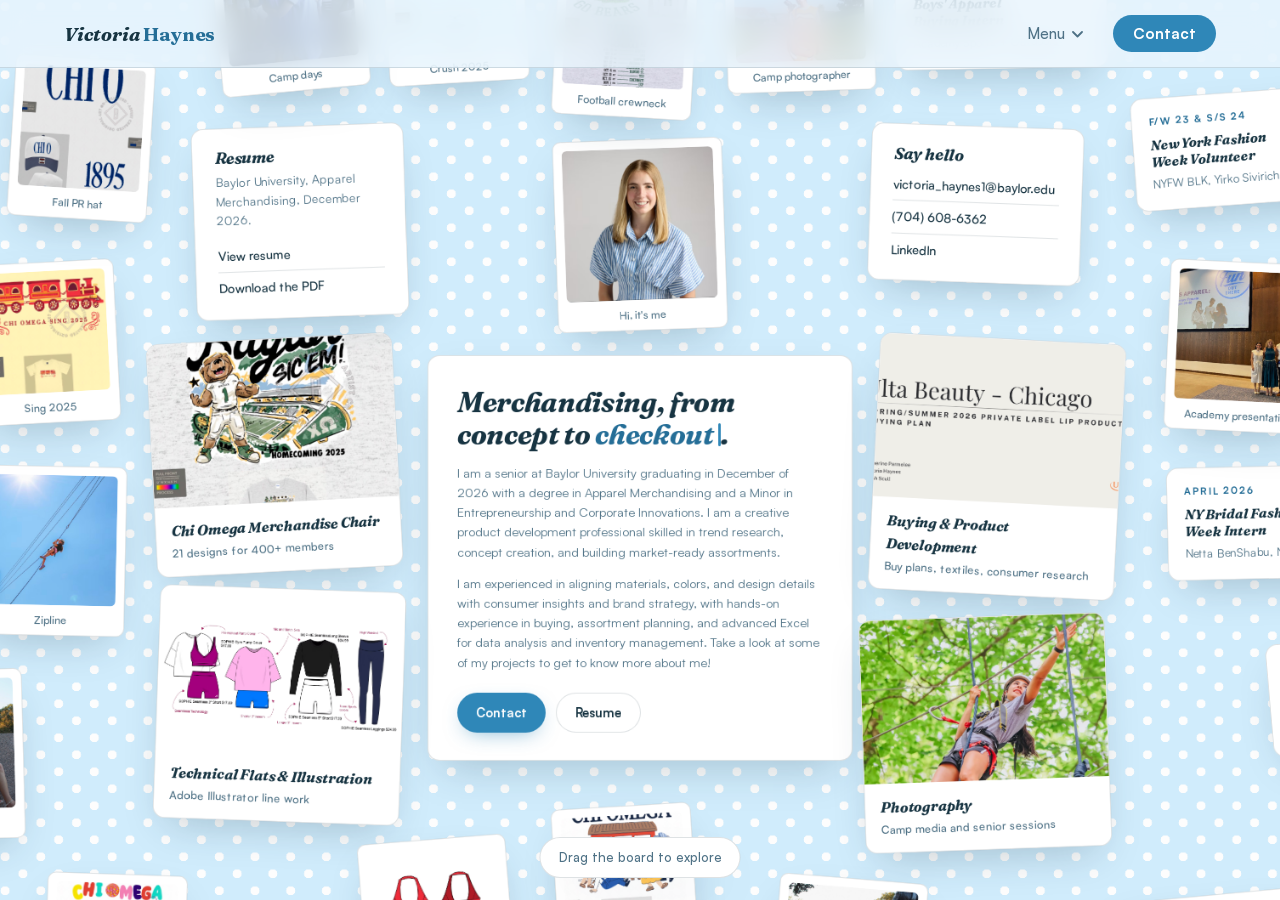
==== board/index.html @ 91f58fe3 "Make the scrolling site the main one, move the board to /board/ The normal scrolling version is what" ====
<!doctype html>
<html lang="en">
<head>
<meta charset="utf-8">
<meta name="viewport" content="width=device-width, initial-scale=1">
<title>Victoria Haynes | Apparel Merchandising Portfolio</title>
<meta name="description" content="Victoria Haynes is a Baylor University Apparel Merchandising senior with hands-on experience in buying, product development, and fashion week production.">
<link rel="icon" href="data:image/svg+xml,%3Csvg xmlns='http://www.w3.org/2000/svg' viewBox='0 0 64 64'%3E%3Ccircle cx='32' cy='32' r='32' fill='%23a13456'/%3E%3Ctext x='32' y='44' font-family='Arial' font-size='36' font-weight='bold' fill='white' text-anchor='middle'%3EV%3C/text%3E%3C/svg%3E">
<link rel="preload" href="fonts/satoshi-900-normal.woff2" as="font" type="font/woff2" crossorigin>
<link rel="preload" href="fonts/satoshi-400-normal.woff2" as="font" type="font/woff2" crossorigin>
<link rel="stylesheet" href="css/style.css">
<link rel="stylesheet" href="css/canvas.css">
</head>
<body class="cv-page">

<div class="loader" id="loader" aria-hidden="true">
  <div>
    <div class="loader-name">Victoria <em>Haynes</em></div>
    <div class="loader-bar"><span></span></div>
  </div>
</div>

<header class="nav">
  <div class="nav-inner">
    <a class="nav-brand" href="index.html">Victoria <em>Haynes</em></a>
    <button class="nav-toggle" aria-label="Open menu" aria-expanded="false">
      <svg width="22" height="16" viewBox="0 0 22 16" fill="none"><path d="M1 1h20M1 8h20M1 15h20" stroke="currentColor" stroke-width="2" stroke-linecap="round"/></svg>
    </button>
    <ul class="nav-links">
      <li class="menu-wrap">
        <button class="menu-btn" aria-haspopup="true" aria-expanded="false">Menu <svg width="11" height="7" viewBox="0 0 11 7" fill="none" aria-hidden="true"><path d="M1 1l4.5 4.5L10 1" stroke="currentColor" stroke-width="1.8" stroke-linecap="round" stroke-linejoin="round"/></svg></button>
        <div class="menu-drop" hidden>
          <a href="index.html">The board</a>
          <div class="menu-sep"></div>
          <a href="merchandise.html">Chi Omega Merchandise</a>
          <a href="buying.html">Buying &amp; Product Development</a>
          <a href="flats.html">Technical Flats &amp; Illustration</a>
          <a href="photography.html">Photography</a>
          <div class="menu-sep"></div>
          <a href="resume.html">Resume</a>
          <a href="contact.html">Contact</a>
        </div>
      </li>
      <li><a class="nav-cta" href="contact.html">Contact</a></li>
    </ul>
  </div>
</header>

<main class="cv-viewport" id="vp">
  <div class="cv-canvas" id="canvas">

    <figure class="cv-card cv-polaroid card-face" style="left:920px; top:536px; width:200px; --tilt:-2deg">
      <img src="assets/headshot.png" alt="Hi, it's me" loading="lazy" data-zoom>
      <figcaption>Hi, it's me</figcaption>
    </figure>

    <div class="cv-card card-intro" style="left:770px; top:790px;">
      <h1>Merchandising, from concept to <span class="sr-only">checkout</span><span class="type-wrap" aria-hidden="true"><span id="typed" class="em-word">checkout</span><span class="caret"></span></span>.</h1>
      <p>I am a senior at Baylor University graduating in December of 2026 with a degree in Apparel Merchandising and a Minor in Entrepreneurship and Corporate Innovations. I am a creative product development professional skilled in trend research, concept creation, and building market-ready assortments.</p>
      <p>I am experienced in aligning materials, colors, and design details with consumer insights and brand strategy, with hands-on experience in buying, assortment planning, and advanced Excel for data analysis and inventory management. Take a look at some of my projects to get to know more about me!</p>
      <div class="card-ctas">
        <a class="btn btn-primary" href="contact.html">Contact</a>
        <a class="btn btn-ghost" href="resume.html">Resume</a>
      </div>
    </div>

    <a class="cv-card cv-project" style="left:445px; top:770px; --tilt:-3deg" href="merchandise.html" data-href="merchandise.html">
      <img src="assets/merch/f01-homecoming-crewneck.jpg" alt="Chi Omega Merchandise Chair" loading="lazy" style="object-fit:cover;">
      <span class="cv-project-label">Chi Omega Merchandise Chair <em>21 designs for 400+ members</em></span>
    </a>

    <a class="cv-card cv-project" style="left:1295px; top:770px; --tilt:3deg" href="buying.html" data-href="buying.html">
      <img src="assets/buying/buyplan-01.jpg" alt="Buying &amp; Product Development" loading="lazy" style="object-fit:cover;">
      <span class="cv-project-label">Buying &amp; Product Development <em>Buy plans, textiles, consumer research</em></span>
    </a>

    <a class="cv-card cv-project" style="left:451px; top:1064px; --tilt:2deg" href="flats.html" data-href="flats.html">
      <img src="assets/flats/academy-01.png" alt="Technical Flats &amp; Illustration" loading="lazy" style="object-fit:contain;background:#fff;">
      <span class="cv-project-label">Technical Flats &amp; Illustration <em>Adobe Illustrator line work</em></span>
    </a>

    <a class="cv-card cv-project" style="left:1281px; top:1097px; --tilt:-2deg" href="photography.html" data-href="photography.html">
      <img src="assets/photo/pc-02.jpg" alt="Photography" loading="lazy" style="object-fit:cover;">
      <span class="cv-project-label">Photography <em>Camp media and senior sessions</em></span>
    </a>

    <div class="cv-card cv-note" style="left:495px; top:520px; width:250px; --tilt:-2deg">
      <h2>Resume</h2>
      <p>Baylor University, Apparel Merchandising, December 2026.</p>
      <a class="cv-link" href="resume.html">View resume</a>
      <a class="cv-link" href="assets/victoria-haynes-resume.pdf" download>Download the PDF</a>
    </div>

    <div class="cv-card cv-note" style="left:1290px; top:520px; width:250px; --tilt:2deg">
      <h2>Say hello</h2>
      <a class="cv-link" href="mailto:victoria_haynes1@baylor.edu">victoria_haynes1@baylor.edu</a>
      <a class="cv-link" href="tel:+17046086362">(704) 608-6362</a>
      <a class="cv-link" href="https://www.linkedin.com/in/victoriahaynes-victoriahaynes/" target="_blank" rel="noopener">LinkedIn</a>
    </div>

    <figure class="cv-card cv-polaroid" style="left:920px; top:1320px; width:165px; --tilt:-3.5deg">
      <img src="assets/merch/f02-pigskin-tee.jpg" alt="Pigskin 2025" loading="lazy" data-zoom>
      <figcaption>Pigskin 2025</figcaption>
    </figure>

    <figure class="cv-card cv-polaroid" style="left:920px; top:1560px; width:175px; --tilt:1.1deg">
      <img src="assets/photo/pc-09.jpg" alt="On the swings" loading="lazy" data-zoom>
      <figcaption>On the swings</figcaption>
    </figure>

    <figure class="cv-card cv-polaroid" style="left:694px; top:1359px; width:175px; --tilt:-4.6deg">
      <img src="assets/flats/other-01.png" alt="Flat sketches" loading="lazy" data-zoom>
      <figcaption>Flat sketches</figcaption>
    </figure>

    <figure class="cv-card cv-polaroid" style="left:920px; top:320px; width:165px; --tilt:3.2deg">
      <img src="assets/merch/f05-football-crewneck.jpg" alt="Football crewneck" loading="lazy" data-zoom>
      <figcaption>Football crewneck</figcaption>
    </figure>

    <figure class="cv-card cv-polaroid" style="left:1177px; top:1405px; width:175px; --tilt:4.7deg">
      <img src="assets/photo/sr-04.jpg" alt="Baylor seniors" loading="lazy" data-zoom>
      <figcaption>Baylor seniors</figcaption>
    </figure>

    <figure class="cv-card cv-polaroid" style="left:1120px; top:280px; width:175px; --tilt:-1.9deg">
      <img src="assets/photo/tori-camera.jpg" alt="Camp photographer" loading="lazy" data-zoom>
      <figcaption>Camp photographer</figcaption>
    </figure>

    <figure class="cv-card cv-polaroid" style="left:720px; top:280px; width:165px; --tilt:-3.5deg">
      <img src="assets/merch/f12-crush-tee.jpg" alt="Crush 2025" loading="lazy" data-zoom>
      <figcaption>Crush 2025</figcaption>
    </figure>

    <div class="cv-card cv-job" style="left:1640px; top:920px; --tilt:-1.3deg">
      <span class="cv-when">April 2026</span>
      <h3>NY Bridal Fashion Week Intern</h3>
      <p>Netta BenShabu, New York City</p>
    </div>

    <figure class="cv-card cv-polaroid" style="left:240px; top:920px; width:175px; --tilt:1.2deg">
      <img src="assets/photo/pc-01.jpg" alt="Zipline" loading="lazy" data-zoom>
      <figcaption>Zipline</figcaption>
    </figure>

    <figure class="cv-card cv-polaroid" style="left:240px; top:680px; width:165px; --tilt:-3.0deg">
      <img src="assets/merch/s02-sing-tee.jpg" alt="Sing 2025" loading="lazy" data-zoom>
      <figcaption>Sing 2025</figcaption>
    </figure>

    <figure class="cv-card cv-polaroid" style="left:1640px; top:680px; width:175px; --tilt:2.7deg">
      <img src="assets/resume/academy-presenting.jpg" alt="Academy presentation" loading="lazy" data-zoom>
      <figcaption>Academy presentation</figcaption>
    </figure>

    <div class="cv-card cv-job" style="left:1320px; top:320px; --tilt:-1.0deg">
      <span class="cv-when">June–Aug 2025</span>
      <h3>Boys' Apparel Buying Intern</h3>
      <p>Academy Sports + Outdoors</p>
    </div>

    <figure class="cv-card cv-polaroid" style="left:320px; top:1400px; width:165px; --tilt:2.0deg">
      <img src="assets/merch/s06-tacky-prom-tee.jpg" alt="Tacky Prom" loading="lazy" data-zoom>
      <figcaption>Tacky Prom</figcaption>
    </figure>

    <div class="cv-card cv-job" style="left:1566px; top:1425px; --tilt:-5.3deg">
      <span class="cv-when">2021–2022</span>
      <h3>Studio Associate</h3>
      <p>Dish-It-Out Pottery, Charlotte NC</p>
    </div>

    <figure class="cv-card cv-polaroid" style="left:520px; top:280px; width:175px; --tilt:-5.4deg">
      <img src="assets/photo/pc-13.jpg" alt="Camp days" loading="lazy" data-zoom>
      <figcaption>Camp days</figcaption>
    </figure>

    <figure class="cv-card cv-polaroid" style="left:1120px; top:1720px; width:165px; --tilt:-3.8deg">
      <img src="assets/merch/s07-intramural-jersey.jpg" alt="Intramural jersey" loading="lazy" data-zoom>
      <figcaption>Intramural jersey</figcaption>
    </figure>

    <figure class="cv-card cv-polaroid" style="left:720px; top:1720px; width:175px; --tilt:-4.4deg">
      <img src="assets/resume/greekwide-team.jpg" alt="Greekwide 2025" loading="lazy" data-zoom>
      <figcaption>Greekwide 2025</figcaption>
    </figure>

    <div class="cv-card cv-job" style="left:1600px; top:480px; --tilt:-4.2deg">
      <span class="cv-when">F/W 23 &amp; S/S 24</span>
      <h3>New York Fashion Week Volunteer</h3>
      <p>NYFW BLK, Yirko Sivirich</p>
    </div>

    <figure class="cv-card cv-polaroid" style="left:280px; top:440px; width:165px; --tilt:3.6deg">
      <img src="assets/merch/f08-fall-pr-hat.jpg" alt="Fall PR hat" loading="lazy" data-zoom>
      <figcaption>Fall PR hat</figcaption>
    </figure>

    <figure class="cv-card cv-polaroid" style="left:120px; top:1160px; width:175px; --tilt:-1.5deg">
      <img src="assets/photo/sr-01.jpg" alt="Senior sessions" loading="lazy" data-zoom>
      <figcaption>Senior sessions</figcaption>
    </figure>

    <div class="cv-card cv-job" style="left:1760px; top:1120px; --tilt:-5.0deg">
      <span class="cv-when">Summers 2022–2024</span>
      <h3>Retail Associate &amp; Media Creator</h3>
      <p>Pine Cove Camps</p>
    </div>

    <figure class="cv-card cv-polaroid" style="left:920px; top:80px; width:165px; --tilt:0.4deg">
      <img src="assets/merch/s05-moms-day-sweatshirt.jpg" alt="Mom's Day" loading="lazy" data-zoom>
      <figcaption>Mom's Day</figcaption>
    </figure>

    <figure class="cv-card cv-polaroid" style="left:920px; top:1800px; width:175px; --tilt:-0.7deg">
      <img src="assets/buying/textile-02.jpg" alt="Textile science testing" loading="lazy" data-zoom>
      <figcaption>Textile science testing</figcaption>
    </figure>

    <figure class="cv-card cv-polaroid" style="left:1320px; top:1720px; width:175px; --tilt:3.7deg">
      <img src="assets/buying/adobe-02.jpg" alt="Tordawg's brand" loading="lazy" data-zoom>
      <figcaption>Tordawg's brand</figcaption>
    </figure>

    <figure class="cv-card cv-polaroid" style="left:520px; top:1720px; width:175px; --tilt:-3.5deg">
      <img src="assets/flats/catalogue-01.png" alt="Catalogue project" loading="lazy" data-zoom>
      <figcaption>Catalogue project</figcaption>
    </figure>

    <figure class="cv-card cv-polaroid" style="left:40px; top:920px; width:175px; --tilt:-0.8deg">
      <img src="assets/resume/netta-1.jpg" alt="NYBFW backstage" loading="lazy" data-zoom>
      <figcaption>NYBFW backstage</figcaption>
    </figure>

    <figure class="cv-card cv-polaroid" style="left:1560px; top:1600px; width:175px; --tilt:-1.6deg">
      <img src="assets/buying/consumer-01.jpg" alt="Consumer profile" loading="lazy" data-zoom>
      <figcaption>Consumer profile</figcaption>
    </figure>

    <figure class="cv-card cv-polaroid" style="left:1120px; top:40px; width:175px; --tilt:-2.0deg">
      <img src="assets/photo/pc-06.jpg" alt="Pine Cove" loading="lazy" data-zoom>
      <figcaption>Pine Cove</figcaption>
    </figure>

    <figure class="cv-card cv-polaroid" style="left:720px; top:40px; width:175px; --tilt:3.8deg">
      <img src="assets/buying/sim-02.jpg" alt="Ulta buying simulation" loading="lazy" data-zoom>
      <figcaption>Ulta buying simulation</figcaption>
    </figure>

  </div>
</main>

<div class="cv-hint" aria-hidden="true">Drag the board to explore</div>

<script src="js/main.js"></script>
</body>
</html>
---- board/css/style.css ----
/* Victoria Haynes Portfolio
   Shape rule (documented): buttons + tags = pill; cards, media, inputs = 14px.
   One accent: rose. One neutral family: cool gray. Theme: auto light/dark. */

@font-face { font-family:'Satoshi'; src:url('../fonts/satoshi-300-normal.woff2') format('woff2'); font-weight:300; font-style:normal; font-display:swap; }
@font-face { font-family:'Satoshi'; src:url('../fonts/satoshi-400-normal.woff2') format('woff2'); font-weight:400; font-style:normal; font-display:swap; }
@font-face { font-family:'Satoshi'; src:url('../fonts/satoshi-400-italic.woff2') format('woff2'); font-weight:400; font-style:italic; font-display:swap; }
@font-face { font-family:'Satoshi'; src:url('../fonts/satoshi-500-normal.woff2') format('woff2'); font-weight:500; font-style:normal; font-display:swap; }
@font-face { font-family:'Satoshi'; src:url('../fonts/satoshi-500-italic.woff2') format('woff2'); font-weight:500; font-style:italic; font-display:swap; }
@font-face { font-family:'Satoshi'; src:url('../fonts/satoshi-700-normal.woff2') format('woff2'); font-weight:700; font-style:normal; font-display:swap; }
@font-face { font-family:'Satoshi'; src:url('../fonts/satoshi-700-italic.woff2') format('woff2'); font-weight:700; font-style:italic; font-display:swap; }
@font-face { font-family:'Satoshi'; src:url('../fonts/satoshi-900-normal.woff2') format('woff2'); font-weight:900; font-style:normal; font-display:swap; }
@font-face { font-family:'Fraunces'; src:url('../fonts/fraunces-700-normal.woff2') format('woff2'); font-weight:700; font-style:normal; font-display:swap; }
@font-face { font-family:'Fraunces'; src:url('../fonts/fraunces-700-italic.woff2') format('woff2'); font-weight:700; font-style:italic; font-display:swap; }
@font-face { font-family:'Fraunces'; src:url('../fonts/fraunces-900-italic.woff2') format('woff2'); font-weight:900; font-style:italic; font-display:swap; }

:root {
  --bg:#e8f5fd; --surface:#ffffff; --surface-2:#d6ebf7; --ink:#173442; --muted:#4f7286;
  --line:rgba(23,52,66,.14);
  --accent:#2f87b8;            /* buttons / fills */
  --accent-text:#256e97;       /* accent used as text on light bg */
  --accent-soft:rgba(47,135,184,.09);
  --shadow:0 20px 50px -18px rgba(23,52,66,.26);
  --r-card:14px; --r-pill:999px;
  --ease:cubic-bezier(.16,1,.3,1);
  --display:'Fraunces', Georgia, 'Times New Roman', serif;
  color-scheme:light;
}
@media (prefers-color-scheme: dark) {
  :root {
    /* the polka-dot world is a light one; keep it identical in dark mode
       rather than dropping dark cards onto a pale blue pattern */
    --bg:#e8f5fd; --surface:#ffffff; --surface-2:#d6ebf7; --ink:#173442; --muted:#4f7286;
    --line:rgba(23,52,66,.14);
    --accent:#2f87b8;
    --accent-text:#256e97;
    --accent-soft:rgba(47,135,184,.09);
    --shadow:0 20px 50px -18px rgba(23,52,66,.26);
  }
}

* { margin:0; padding:0; box-sizing:border-box; }
html { scroll-behavior:smooth; }
@media (prefers-reduced-motion: reduce) { html { scroll-behavior:auto; } }
body {
  background:var(--bg); color:var(--ink);
  font-family:'Satoshi', 'Helvetica Neue', Arial, sans-serif;
  font-size:16px; line-height:1.6;
  -webkit-font-smoothing:antialiased; text-rendering:optimizeLegibility;
}
img { max-width:100%; display:block; }
a { color:inherit; }
::selection { background:var(--accent); color:#fff; }

.wrap { max-width:1200px; margin:0 auto; padding:0 24px; }

/* ---------- Nav ---------- */
.nav {
  position:sticky; top:0; z-index:40; height:68px;
  background:color-mix(in srgb, var(--bg) 82%, transparent);
  backdrop-filter:blur(14px); -webkit-backdrop-filter:blur(14px);
  border-bottom:1px solid var(--line);
}
.nav-inner { max-width:1200px; margin:0 auto; padding:0 24px; height:68px; display:flex; align-items:center; justify-content:space-between; gap:24px; }
.nav-brand { font-family:var(--display); font-style:italic; font-weight:700; font-size:19px; letter-spacing:-.01em; text-decoration:none; white-space:nowrap; }
.nav-brand em { font-style:normal; font-weight:700; color:var(--accent-text); }
.nav-links { display:flex; align-items:center; gap:28px; list-style:none; }
.nav-links a { text-decoration:none; font-weight:500; font-size:15px; color:var(--muted); transition:color .25s var(--ease); }
.nav-links a:hover, .nav-links a[aria-current="page"] { color:var(--ink); }
.nav-links a.nav-cta {
  color:#fff; background:var(--accent); padding:9px 20px; border-radius:var(--r-pill);
  font-weight:700; transition:transform .25s var(--ease), background .25s var(--ease);
}
.nav-links a.nav-cta:hover { transform:translateY(-1px); }
.nav-links a.nav-cta:active { transform:scale(.98); }
.nav-toggle { display:none; background:none; border:0; cursor:pointer; padding:8px; color:var(--ink); }
.nav-toggle svg { display:block; }

@media (max-width: 767px) {
  .nav-links {
    display:none; position:absolute; top:68px; left:0; right:0;
    flex-direction:column; align-items:flex-start; gap:0;
    background:var(--bg); border-bottom:1px solid var(--line); padding:8px 24px 16px;
  }
  .nav-links.open { display:flex; }
  .nav-links li { width:100%; }
  .nav-links a { display:block; padding:12px 0; font-size:17px; }
  .nav-links a.nav-cta { display:inline-block; margin-top:8px; }
  .nav-toggle { display:block; }
}

/* ---------- Type ---------- */
h1,h2,h3 { font-family:var(--display); font-style:italic; font-weight:700;
  letter-spacing:-.01em; line-height:1.06; text-wrap:balance; }
h1 em, h2 em, h3 em, .em-word { font-style:normal; font-weight:700; }
.display { font-size:clamp(38px, 6vw, 70px); }
.h2 { font-size:clamp(28px, 3.9vw, 44px); margin-bottom:16px; }
.h3 { font-size:clamp(21px, 2.4vw, 27px); letter-spacing:-.02em; margin-bottom:8px; }
.lede { font-size:clamp(17px, 1.5vw, 19px); color:var(--muted); max-width:62ch; }
p { color:var(--muted); max-width:65ch; }
strong { color:var(--ink); }
.em-word { font-style:italic; font-weight:700; color:var(--accent-text); line-height:1.1; padding-bottom:.06em; display:inline-block; }
.eyebrow { font-size:11.5px; font-weight:700; letter-spacing:.16em; text-transform:uppercase; color:var(--accent-text); display:block; margin-bottom:14px; }

/* ---------- Buttons ---------- */
.btn { display:inline-flex; align-items:center; gap:8px; text-decoration:none; font-weight:700; font-size:15.5px;
  padding:13px 26px; border-radius:var(--r-pill); transition:transform .25s var(--ease), box-shadow .25s var(--ease), background .25s var(--ease); white-space:nowrap; }
.btn:active { transform:scale(.98); }
.btn-primary { background:var(--accent); color:#fff; box-shadow:0 8px 24px -10px color-mix(in srgb, var(--accent) 65%, transparent); }
.btn-primary:hover { transform:translateY(-2px); }
.btn-ghost { color:var(--ink); border:1.5px solid var(--line); background:var(--surface); }
.btn-ghost:hover { transform:translateY(-2px); border-color:var(--muted); }

/* ---------- Sections ---------- */
section { padding:96px 0; }
@media (max-width:767px) { section { padding:64px 0; } }

/* ---------- Hero (asymmetric split) ---------- */
.hero { padding:72px 0 96px; }
.hero-grid { display:grid; grid-template-columns:1.15fr .85fr; gap:64px; align-items:center; }
.hero-copy .display { font-size:clamp(38px, 4.4vw, 56px); margin-bottom:22px; }
.hero-br { display:none; }
@media (min-width:768px) { .hero-br { display:block; } }
.hero-copy .lede { margin-bottom:34px; }
.hero-ctas { display:flex; gap:14px; flex-wrap:wrap; }
.hero-photo { position:relative; justify-self:end; width:min(420px, 100%); }
.hero-photo::before {
  content:""; position:absolute; inset:auto -18px -18px auto; width:78%; height:78%;
  background:var(--accent-soft); border-radius:var(--r-card); z-index:0;
  border:1px solid color-mix(in srgb, var(--accent) 25%, transparent);
}
.hero-photo img { position:relative; z-index:1; width:100%; height:auto; border-radius:var(--r-card); box-shadow:var(--shadow); aspect-ratio:1/1.08; object-fit:cover; }
@media (max-width:900px) {
  .hero-grid { grid-template-columns:1fr; gap:44px; }
  .hero-photo { justify-self:start; }
}

/* ---------- Facts strip ---------- */
.facts { display:grid; grid-template-columns:repeat(4,1fr); gap:0; border-top:1px solid var(--line); }
.fact { padding:28px 24px 0; }
.fact + .fact { border-left:1px solid var(--line); }
.fact b { display:block; font-size:clamp(28px,3.4vw,40px); font-weight:900; letter-spacing:-.03em; }
.fact span { font-size:14px; color:var(--muted); }
@media (max-width:767px) {
  .facts { grid-template-columns:1fr 1fr; }
  .fact { padding:20px 16px 0; }
  .fact:nth-child(3) { border-left:0; }
}

/* ---------- Project bento ---------- */
.projects-head { margin-bottom:40px; max-width:62ch; }
.bento { display:grid; grid-template-columns:repeat(12,1fr); gap:20px; }
.tile { position:relative; display:flex; flex-direction:column; justify-content:flex-end; text-decoration:none;
  border-radius:var(--r-card); overflow:hidden; background:var(--surface); border:1px solid var(--line); min-height:340px;
  transition:transform .35s var(--ease), box-shadow .35s var(--ease); }
.tile:hover { transform:translateY(-4px); box-shadow:var(--shadow); }
.tile-media { position:absolute; inset:0; }
.tile-media img { width:100%; height:100%; object-fit:cover; transition:transform .6s var(--ease); }
.tile:hover .tile-media img { transform:scale(1.04); }
.tile-media::after { content:""; position:absolute; inset:0; background:linear-gradient(to top, rgba(16,14,18,.82) 0%, rgba(16,14,18,.28) 45%, rgba(16,14,18,0) 70%); }
.tile-body { position:relative; z-index:1; padding:24px; color:#fff; }
.tile-body h3 { color:#fff; margin-bottom:4px; }
.tile-body p { color:rgba(255,255,255,.82); font-size:14.5px; max-width:44ch; }
.tile-arrow { position:absolute; top:18px; right:18px; z-index:1; width:38px; height:38px; border-radius:var(--r-pill);
  background:rgba(255,255,255,.16); backdrop-filter:blur(6px); display:grid; place-items:center; color:#fff;
  transition:background .3s var(--ease), transform .3s var(--ease); }
.tile:hover .tile-arrow { background:var(--accent); transform:rotate(45deg); }
.tile-lg { grid-column:span 7; min-height:440px; }
.tile-md { grid-column:span 5; min-height:440px; }
.tile-sm { grid-column:span 6; }
.tile-collage { position:absolute; inset:0; display:grid; grid-template-columns:1fr 1fr 1fr; }
.tile-collage img { width:100%; height:100%; object-fit:cover; }
@media (max-width:900px) {
  .tile-lg, .tile-md, .tile-sm { grid-column:span 12; min-height:320px; }
}

/* ---------- Experience rows (home) ---------- */
.exp-list { display:grid; gap:14px; }
.exp-row { display:grid; grid-template-columns:150px 1fr auto; gap:20px; align-items:baseline;
  background:var(--surface); border:1px solid var(--line); border-radius:var(--r-card); padding:22px 26px;
  transition:transform .3s var(--ease), box-shadow .3s var(--ease); }
.exp-row:hover { transform:translateX(4px); box-shadow:var(--shadow); }
.exp-when { font-size:13.5px; font-weight:700; color:var(--accent-text); }
.exp-role b { display:block; font-size:17px; font-weight:700; letter-spacing:-.01em; }
.exp-role span { font-size:14.5px; color:var(--muted); }
.exp-org { font-size:14.5px; color:var(--muted); text-align:right; }
@media (max-width:767px) {
  .exp-row { grid-template-columns:1fr; gap:4px; padding:18px 20px; }
  .exp-org { text-align:left; }
}

/* ---------- Contact block ---------- */
.contact-card { background:var(--surface); border:1px solid var(--line); border-radius:var(--r-card);
  padding:clamp(36px, 6vw, 72px); display:grid; grid-template-columns:1.2fr .8fr; gap:48px; align-items:center; }
.contact-meta { display:grid; gap:18px; font-size:15.5px; }
.contact-meta a { color:var(--ink); font-weight:500; text-decoration:none; border-bottom:1.5px solid var(--line); padding-bottom:2px; transition:border-color .25s var(--ease); }
.contact-meta a:hover { border-color:var(--accent); }
.contact-meta .label { display:block; font-size:12.5px; color:var(--muted); margin-bottom:2px; }
@media (max-width:900px) { .contact-card { grid-template-columns:1fr; gap:32px; } }

/* ---------- Footer ---------- */
footer { border-top:1px solid var(--line); padding:28px 0 40px; }
.foot { display:flex; justify-content:space-between; align-items:center; gap:16px; flex-wrap:wrap; font-size:14px; color:var(--muted); }
.foot a { color:var(--muted); text-decoration:none; }
.foot a:hover { color:var(--ink); }

/* ---------- Detail pages ---------- */
.page-hero { padding:72px 0 32px; }
.page-hero .display { font-size:clamp(36px,5.5vw,64px); margin-bottom:18px; }
.back-link { display:inline-flex; align-items:center; gap:6px; font-size:14px; font-weight:700; color:var(--muted);
  text-decoration:none; margin-bottom:26px; transition:color .25s var(--ease); }
.back-link:hover { color:var(--accent-text); }

.season-h { display:flex; align-items:center; gap:18px; margin:56px 0 24px; }
.season-h h2 { font-size:clamp(22px,2.6vw,30px); white-space:nowrap; }
.season-h::after { content:""; height:1px; background:var(--line); flex:1; }

.merch-grid { display:grid; grid-template-columns:repeat(4,1fr); gap:18px; }
.merch-item { background:var(--surface); border:1px solid var(--line); border-radius:var(--r-card); overflow:hidden;
  transition:transform .3s var(--ease), box-shadow .3s var(--ease); cursor:zoom-in; }
.merch-item:hover { transform:translateY(-4px); box-shadow:var(--shadow); }
.merch-item img { aspect-ratio:4/5; width:100%; object-fit:cover; background:#fff; }
.merch-item figcaption { padding:12px 16px; font-size:13.5px; font-weight:500; color:var(--muted); }
@media (max-width:900px) { .merch-grid { grid-template-columns:repeat(2,1fr); } }
@media (max-width:480px) { .merch-grid { grid-template-columns:1fr; } }

/* project prose blocks */
.case { display:grid; grid-template-columns:1fr 1fr; gap:56px; align-items:center; padding:56px 0; border-top:1px solid var(--line); }
.case:first-of-type { border-top:0; }
.case img { border-radius:var(--r-card); box-shadow:var(--shadow); width:100%; }
.case.flip .case-media { order:2; }
.case-full { padding:56px 0; border-top:1px solid var(--line); }
.case-full .case-copy { max-width:70ch; }
.skills-tags { display:flex; flex-wrap:wrap; gap:10px; margin-top:18px; }
.skills-tags span { font-size:13.5px; font-weight:500; padding:7px 15px; border-radius:var(--r-pill);
  background:var(--accent-soft); color:var(--accent-text); border:1px solid color-mix(in srgb, var(--accent) 22%, transparent); }
@media (max-width:900px) {
  .case { grid-template-columns:1fr; gap:28px; }
  .case.flip .case-media { order:0; }
}

/* photo masonry */
.masonry { columns:3 280px; column-gap:18px; }
.masonry img { width:100%; border-radius:var(--r-card); margin-bottom:18px; cursor:zoom-in;
  transition:transform .3s var(--ease), box-shadow .3s var(--ease); }
.masonry img:hover { transform:scale(1.015); box-shadow:var(--shadow); }

/* flats grid */
.flats-grid { display:grid; grid-template-columns:repeat(12,1fr); gap:18px; margin-top:28px; }
.flats-grid figure { border-radius:var(--r-card); overflow:hidden; background:#fff; border:1px solid var(--line); cursor:zoom-in;
  transition:transform .3s var(--ease), box-shadow .3s var(--ease); }
.flats-grid figure:hover { transform:translateY(-3px); box-shadow:var(--shadow); }
.flats-grid img { width:100%; height:100%; object-fit:contain; padding:10px; }
.fg-6 { grid-column:span 6; } .fg-4 { grid-column:span 4; } .fg-3 { grid-column:span 3; } .fg-8 { grid-column:span 8; }
@media (max-width:767px) { .fg-6,.fg-4,.fg-3,.fg-8 { grid-column:span 12; } }

/* resume page */
.res-entry { display:grid; grid-template-columns:170px 1fr; gap:28px; padding:36px 0; border-top:1px solid var(--line); }
.res-entry:first-of-type { border-top:0; }
.res-when { font-size:14px; font-weight:700; color:var(--accent-text); padding-top:4px; }
.res-body h3 { margin-bottom:2px; }
.res-body .org { font-size:15px; color:var(--muted); font-weight:500; margin-bottom:12px; display:block; }
.res-body ul { list-style:none; display:grid; gap:9px; }
.res-body li { color:var(--muted); font-size:15.5px; padding-left:20px; position:relative; max-width:75ch; }
.res-body li::before { content:""; position:absolute; left:0; top:.62em; width:8px; height:2px; background:var(--accent); border-radius:2px; }
.res-photos { display:grid; grid-template-columns:repeat(3,1fr); gap:16px; margin:40px 0 8px; }
.res-photos figure { border-radius:var(--r-card); overflow:hidden; }
.res-photos img { aspect-ratio:4/3; width:100%; object-fit:cover; transition:transform .5s var(--ease); }
.res-photos figure:hover img { transform:scale(1.04); }
.res-photos figcaption { font-size:13px; color:var(--muted); padding-top:8px; }
@media (max-width:767px) {
  .res-entry { grid-template-columns:1fr; gap:6px; padding:28px 0; }
  .res-photos { grid-template-columns:1fr; }
}
.skill-cols { display:grid; grid-template-columns:repeat(3,1fr); gap:20px; margin-top:28px; }
.skill-col { background:var(--surface); border:1px solid var(--line); border-radius:var(--r-card); padding:26px; }
.skill-col h3 { font-size:16px; margin-bottom:14px; }
.skill-col ul { list-style:none; display:grid; gap:8px; }
.skill-col li { font-size:14.5px; color:var(--muted); }
@media (max-width:767px) { .skill-cols { grid-template-columns:1fr; } }

/* ---------- Lightbox ---------- */
.lightbox { position:fixed; inset:0; z-index:80; background:rgba(12,11,14,.9); display:none; place-items:center; padding:32px; cursor:zoom-out; }
.lightbox.open { display:grid; }
.lightbox img { max-width:min(1100px,94vw); max-height:88vh; width:auto; height:auto; border-radius:var(--r-card); box-shadow:0 30px 90px rgba(0,0,0,.6); }
.lightbox-close { position:fixed; top:20px; right:24px; background:rgba(255,255,255,.14); border:0; color:#fff;
  width:44px; height:44px; border-radius:var(--r-pill); font-size:20px; cursor:pointer; }

/* ---------- Reveal motion ---------- */
@media (prefers-reduced-motion: no-preference) {
  .reveal { opacity:0; transform:translateY(26px); transition:opacity .7s var(--ease), transform .7s var(--ease); }
  .reveal.in { opacity:1; transform:none; }
  .reveal-d1 { transition-delay:.08s; } .reveal-d2 { transition-delay:.16s; } .reveal-d3 { transition-delay:.24s; }
  .hero .reveal { animation:none; }
}

/* ---------- Preloader ---------- */
.loader { position:fixed; inset:0; z-index:100; background:var(--bg); display:grid; place-items:center;
  transition:opacity .5s var(--ease), visibility .5s var(--ease); }
.loader.done { opacity:0; visibility:hidden; }
.loader-name { font-family:var(--display); font-style:italic; font-weight:700; font-size:clamp(30px,4.8vw,50px); letter-spacing:-.01em;
  animation:loaderIn .9s var(--ease) both; }
.loader-name em { font-style:normal; font-weight:700; color:var(--accent-text); }
.loader-bar { width:150px; height:2px; margin:22px auto 0; background:var(--line); border-radius:2px; overflow:hidden; }
.loader-bar span { display:block; height:100%; background:var(--accent); transform-origin:left; animation:loaderBar 1.15s var(--ease) forwards; }
@keyframes loaderIn { from { opacity:0; filter:blur(8px); transform:translateY(12px); } to { opacity:1; filter:blur(0); transform:none; } }
@keyframes loaderBar { from { transform:scaleX(0); } to { transform:scaleX(1); } }
@media (prefers-reduced-motion: reduce) { .loader { display:none; } }

/* ---------- Typewriter ---------- */
.type-wrap { white-space:nowrap; }
.caret { display:inline-block; width:3px; height:.82em; margin-left:5px; background:var(--accent);
  vertical-align:-.06em; border-radius:2px; animation:caretBlink 1.1s steps(1) infinite; }
@keyframes caretBlink { 50% { opacity:0; } }
@media (prefers-reduced-motion: reduce) { .caret { animation:none; } }
.sr-only { position:absolute; width:1px; height:1px; overflow:hidden; clip:rect(0 0 0 0); white-space:nowrap; }

/* ---------- Pin board (freeform canvas) ---------- */
.pinboard-wrap { position:relative; }
.pinboard { position:relative; height:580px; border:1px solid var(--line); border-radius:var(--r-card);
  background-color:var(--surface-2);
  background-image:radial-gradient(color-mix(in srgb, var(--ink) 16%, transparent) 1.2px, transparent 1.2px);
  background-size:26px 26px; overflow:hidden; }
.pin { position:absolute; width:190px; margin:0; background:var(--surface); border:1px solid var(--line);
  border-radius:10px; padding:10px 10px 8px; box-shadow:var(--shadow); cursor:grab; user-select:none;
  -webkit-user-select:none; touch-action:none; transform:rotate(var(--tilt, 0deg));
  transition:box-shadow .25s var(--ease); }
.pin img { border-radius:6px; aspect-ratio:1/1; object-fit:cover; pointer-events:none; width:100%; }
.pin figcaption { font-size:12.5px; font-weight:500; color:var(--muted); padding-top:7px; text-align:center; }
.pin.dragging { cursor:grabbing; box-shadow:0 34px 64px -20px rgba(0,0,0,.5); }
.pin-char { width:118px; background:none; border:0; box-shadow:none; padding:0; }
.pin-char.dragging { box-shadow:none; }
.board-hint { display:inline; }
@media (max-width:767px) {
  .pinboard { height:auto; padding:20px; display:grid; grid-template-columns:1fr 1fr; gap:16px; }
  .pin { position:static; width:auto; touch-action:auto; cursor:default; }
  .pin:nth-child(odd) { --tilt:-2deg; }
  .pin:nth-child(even) { --tilt:2deg; }
  .pin-char, .board-hint { display:none; }
}

/* ---------- Characters ---------- */
.char .lid, .char .pupil { transform-box:fill-box; transform-origin:center; }
.char .lid { animation:blink 4.6s infinite; }
.char-b .lid { animation-delay:1.3s; }
@keyframes blink { 0%, 93%, 100% { transform:scaleY(1); } 95.5% { transform:scaleY(.06); } }
@media (prefers-reduced-motion: reduce) { .char .lid { animation:none; } }
.char-peek { position:absolute; top:-33px; right:56px; width:112px; pointer-events:none; z-index:2; }
@media (max-width:767px) { .char-peek { right:20px; width:88px; top:-26px; } }

/* resume hero with small preview top right */
.res-hero { display:grid; grid-template-columns:1fr 240px; gap:56px; align-items:start; }
.resume-mini { margin:0; width:240px; justify-self:end; cursor:zoom-in; }
.resume-mini img { width:100%; height:auto; border-radius:10px; border:1px solid var(--line);
  box-shadow:var(--shadow); background:#fff; transition:transform .3s var(--ease); }
.resume-mini:hover img { transform:translateY(-4px); }
.resume-mini figcaption { font-size:12.5px; color:var(--muted); padding-top:9px; text-align:center; }

/* work experience with photos on the side */
.res-cols { display:grid; grid-template-columns:1fr 300px; gap:72px; align-items:start; }
.res-side { display:grid; gap:40px; padding-top:44px; }
.res-side figure { margin:0; }
.res-side img { width:100%; aspect-ratio:4/3; object-fit:cover; border-radius:var(--r-card);
  border:1px solid var(--line); box-shadow:var(--shadow); }
.res-side figcaption { font-size:13px; color:var(--muted); padding-top:10px; }

@media (max-width:900px) {
  .res-hero { grid-template-columns:1fr; gap:36px; }
  .resume-mini { justify-self:start; width:210px; }
  .res-cols { grid-template-columns:1fr; gap:12px; }
  .res-side { grid-template-columns:1fr; padding-top:12px; }
}

/* scroll timeline (adapted from the Vertical timeline section) */
.tl { position:relative; padding-left:52px; }
.tl-rail { position:absolute; left:12px; top:8px; bottom:8px; width:2px; }
.tl-track { position:absolute; inset:0; background:var(--line); }
.tl-progress { position:absolute; top:0; left:0; width:100%; height:0; background:var(--accent); transition:height .1s linear; }
.tl-item { position:relative; }
.tl-node { position:absolute; left:-46px; top:44px; width:14px; height:14px; border-radius:50%;
  background:var(--bg); border:2px solid var(--line); z-index:2;
  transition:border-color .4s var(--ease), background .4s var(--ease), box-shadow .4s var(--ease); }
.tl-item.in .tl-node { background:var(--accent); border-color:var(--accent);
  box-shadow:0 0 0 5px color-mix(in srgb, var(--accent) 16%, transparent); }
@media (prefers-reduced-motion: no-preference) {
  .tl-item { opacity:0; transform:translateX(-20px); transition:opacity .6s var(--ease), transform .6s var(--ease); }
  .tl-item.in { opacity:1; transform:none; }
}
@media (prefers-reduced-motion: reduce) { .tl-progress { transition:none; } }
@media (max-width:767px) {
  .tl { padding-left:40px; }
  .tl-rail { left:7px; }
  .tl-node { left:-39px; top:36px; }
}

.res-side .duo { display:grid; grid-template-columns:1fr 1fr; gap:10px; }
.res-side .duo img { aspect-ratio:3/4; }
.res-side figure.tall img { aspect-ratio:3/4; }

/* ---------- corner menu dropdown ---------- */
.menu-wrap { position:relative; }
.menu-btn { display:inline-flex; align-items:center; gap:7px; font:inherit; font-weight:500; font-size:15px;
  color:var(--muted); background:none; border:0; cursor:pointer; padding:8px 2px; transition:color .25s var(--ease); }
.menu-btn:hover, .menu-btn[aria-expanded="true"] { color:var(--ink); }
.menu-btn svg { transition:transform .25s var(--ease); }
.menu-btn[aria-expanded="true"] svg { transform:rotate(180deg); }
.menu-drop { position:absolute; right:0; top:calc(100% + 12px); min-width:250px; background:var(--surface);
  border:1px solid var(--line); border-radius:14px; box-shadow:0 24px 48px -12px rgba(0,0,0,.35);
  padding:8px; z-index:60; }
.menu-drop a { display:block; padding:10px 14px; border-radius:9px; font-size:14.5px; font-weight:500;
  color:var(--ink); text-decoration:none; }
.menu-drop a:hover { background:var(--surface-2); color:var(--accent-text); }
.menu-sep { height:1px; background:var(--line); margin:7px 6px; }
@media (max-width:767px) {
  .menu-wrap { width:100%; }
  .menu-btn { padding:8px 0; }
  .menu-drop { position:static; min-width:0; border:0; box-shadow:none; background:none; padding:0 0 0 12px; }
}

/* ---------- magnet board (adapted from the Vertical magnet board) ---------- */
.mag-board { position:relative; width:100%; min-height:680px; border:1px solid var(--line); border-radius:var(--r-card);
  background-color:var(--surface-2);
  background-image:radial-gradient(color-mix(in srgb, var(--ink) 15%, transparent) 1.2px, transparent 1.2px);
  background-size:26px 26px; touch-action:none; overflow:hidden; }
.magnet { position:absolute; top:0; left:0; margin:0; cursor:grab; touch-action:none; user-select:none;
  -webkit-user-select:none; will-change:transform; opacity:0;
  filter:drop-shadow(0 10px 16px rgba(0,0,0,.3));
  transition:opacity .5s var(--ease), filter .2s var(--ease); }
.magnet.in { opacity:1; }
.magnet.dragging { cursor:grabbing; filter:drop-shadow(0 20px 30px rgba(0,0,0,.45)); }
.mframe { display:block; background:#fffdf8; padding:7px 7px 20px; border-radius:3px; }
.magnet img { display:block; object-fit:cover; border-radius:1px; pointer-events:none; }
.magnet.land img { width:200px; height:150px; }
.magnet.port img { width:144px; height:192px; }
.mpin { position:absolute; top:-8px; left:50%; width:16px; height:16px; margin-left:-8px; border-radius:50%;
  background:radial-gradient(circle at 35% 30%, rgba(255,255,255,.45), transparent 45%), var(--accent);
  box-shadow:0 2px 4px rgba(0,0,0,.35); z-index:2; }
.magnet:nth-child(4n+2) .mpin { background:radial-gradient(circle at 35% 30%, rgba(255,255,255,.45), transparent 45%), #d9a441; }
.magnet:nth-child(4n+3) .mpin { background:radial-gradient(circle at 35% 30%, rgba(255,255,255,.45), transparent 45%), #7ba98f; }
.magnet:nth-child(4n) .mpin { background:radial-gradient(circle at 35% 30%, rgba(255,255,255,.45), transparent 45%), #7d8ca3; }
@media (max-width:620px) {
  .mag-board { min-height:620px; }
  .magnet.land img { width:148px; height:111px; }
  .magnet.port img { width:110px; height:147px; }
}
@media (prefers-reduced-motion: reduce) { .magnet { transition:none; opacity:1; } }

/* photography page hero with photo */
.photo-hero { display:grid; grid-template-columns:1.4fr 1fr; gap:64px; align-items:center; }
.photo-hero-img { margin:0; max-width:340px; justify-self:end; }
.photo-hero-img img { width:100%; height:auto; border-radius:var(--r-card); box-shadow:var(--shadow); }
.photo-hero-img figcaption { font-size:13px; color:var(--muted); padding-top:10px; text-align:center; }
@media (max-width:900px) {
  .photo-hero { grid-template-columns:1fr; gap:36px; }
  .photo-hero-img { justify-self:start; max-width:290px; }
}

/* ---------- carousel ---------- */
.carousel { position:relative; border-radius:var(--r-card); overflow:hidden; background:var(--surface-2);
  border:1px solid var(--line); }
.carousel-track { display:flex; overflow-x:auto; scroll-snap-type:x mandatory; scroll-behavior:smooth;
  scrollbar-width:none; }
.carousel-track::-webkit-scrollbar { display:none; }
.slide { flex:0 0 100%; margin:0; scroll-snap-align:center; }
.slide img { width:100%; height:auto; display:block; cursor:zoom-in; background:#fff; }
.carousel-btn { position:absolute; top:50%; transform:translateY(-50%); width:44px; height:44px; border-radius:50%;
  border:1px solid var(--line); background:var(--surface); color:var(--ink); font-size:22px; line-height:1;
  cursor:pointer; display:grid; place-items:center; box-shadow:var(--shadow);
  transition:transform .2s var(--ease), opacity .2s var(--ease); z-index:3; }
.carousel-btn:hover { transform:translateY(-50%) scale(1.07); }
.carousel-btn.prev { left:14px; }
.carousel-btn.next { right:14px; }
.carousel-btn[disabled] { opacity:.3; cursor:default; }
.carousel-dots { position:absolute; bottom:12px; left:50%; transform:translateX(-50%); display:flex; gap:7px; z-index:3; }
.carousel-dots span { width:7px; height:7px; border-radius:50%; background:color-mix(in srgb, var(--ink) 30%, transparent);
  cursor:pointer; transition:background .25s var(--ease), transform .25s var(--ease); }
.carousel-dots span.on { background:var(--accent); transform:scale(1.35); }
.carousel-hint { font-size:13px; color:var(--muted); padding-top:12px; }
.single-slide { margin:0; border-radius:var(--r-card); overflow:hidden; border:1px solid var(--line); }
.single-slide img { width:100%; height:auto; display:block; cursor:zoom-in; background:#fff; }
@media (max-width:767px) {
  .carousel-btn { width:38px; height:38px; font-size:19px; }
  .carousel-btn.prev { left:8px; }
  .carousel-btn.next { right:8px; }
}

/* ---------- technical flats grids ---------- */
.flat-grid { display:grid; grid-template-columns:repeat(2, 1fr); gap:20px; }
.flat-grid figure { margin:0; background:#fff; border-radius:var(--r-card); border:1px solid var(--line);
  overflow:hidden; padding:14px; }
.flat-grid img { width:100%; height:auto; display:block; cursor:zoom-in; }
.flat-grid.two { max-width:760px; }
.skill-list { list-style:none; display:grid; gap:9px; max-width:65ch; }
.skill-list li { position:relative; padding-left:20px; color:var(--muted); font-size:15px; }
.skill-list li::before { content:""; position:absolute; left:0; top:9px; width:8px; height:2px;
  border-radius:2px; background:var(--accent); }
@media (max-width:700px) { .flat-grid { grid-template-columns:1fr; gap:16px; } }

/* eyebrow label + page contact block */
.eyebrow { display:block; font-size:12px; font-weight:700; letter-spacing:.2em; text-transform:uppercase;
  color:var(--accent-text); margin-bottom:12px; }
.page-contact { padding-top:8px; }
.pc-grid { display:flex; flex-wrap:wrap; gap:56px; padding-top:28px; border-top:1px solid var(--line); }
.pc-grid .label { display:block; font-size:12px; font-weight:700; letter-spacing:.16em; text-transform:uppercase;
  color:var(--muted); margin-bottom:7px; }
.pc-grid a { font-size:17px; font-weight:500; color:var(--ink); text-decoration:none; }
.pc-grid a:hover { color:var(--accent-text); }
@media (max-width:600px) { .pc-grid { gap:28px; flex-direction:column; } }
---- board/css/canvas.css ----
/* Freeform canvas homepage (pin variant) */

.cv-page { overflow:hidden; height:100dvh; }
.cv-page .nav { position:fixed; top:0; left:0; right:0; z-index:40; }

.cv-viewport { position:fixed; inset:0; overflow:hidden; cursor:grab; background:var(--surface-2); touch-action:none; z-index:1; }
.cv-viewport.panning { cursor:grabbing; }
.cv-canvas { position:absolute; width:2050px; height:2075px; will-change:transform;
  /* polka dots drawn in CSS rather than tiled from a JPEG: crisp at any zoom,
     no compression grain, and no image request. Geometry measured from the
     original art - 17px dot on a staggered 66x64 grid, shown at 0.625 scale. */
  background-color:#d0ecfc;
  background-image:
    radial-gradient(#fdfdfd 5.3px, transparent 5.6px),
    radial-gradient(#fdfdfd 5.3px, transparent 5.6px);
  background-size:42px 40px;
  background-position:0 0, 21px 20px; }

.cv-card { position:absolute; margin:0; background:var(--surface); border:1px solid var(--line); border-radius:var(--r-card);
  box-shadow:var(--shadow); transform:rotate(var(--tilt, 0deg)); user-select:none; -webkit-user-select:none;
  touch-action:none; cursor:grab; transition:box-shadow .25s var(--ease); }
.cv-card.dragging { cursor:grabbing; box-shadow:0 34px 64px -20px rgba(0,0,0,.5); }

/* intro */
.card-intro { width:500px; padding:36px 34px 32px; }
.card-intro h1 { font-size:33px; letter-spacing:-.01em; line-height:1.14; margin-bottom:14px; }
.card-intro p { font-size:14.5px; margin-bottom:14px; }
.card-intro p:last-of-type { margin-bottom:24px; }
.card-intro .card-ctas { display:flex; gap:12px; }
.card-intro .btn { padding:11px 22px; font-size:14.5px; }
.intro-peek { position:absolute; top:-29px; right:26px; width:96px; pointer-events:none; }

/* polaroids */
.cv-polaroid { width:200px; padding:10px 10px 8px; border-radius:10px; }
.cv-polaroid img { width:100%; aspect-ratio:1/1; object-fit:cover; border-radius:6px; pointer-events:none; }
.cv-polaroid figcaption { font-size:12.5px; font-weight:500; color:var(--muted); padding-top:7px; text-align:center; }

/* stat stickers */
.cv-stat { padding:12px 20px; border-radius:var(--r-pill); font-size:14px; color:var(--muted); white-space:nowrap; }
.cv-stat b { font-size:19px; font-weight:900; letter-spacing:-.02em; color:var(--ink); margin-right:6px; }

/* project cards */
.cv-project { display:block; width:290px; text-decoration:none; overflow:hidden; }
.cv-project img { width:100%; aspect-ratio:3/2; object-fit:cover; pointer-events:none; }
.cv-project-label { display:block; padding:14px 18px 16px; font-family:var(--display); font-style:italic; font-weight:700; font-size:17px; letter-spacing:-.01em; color:var(--ink); }
.cv-project-label em { display:block; font-family:'Satoshi',sans-serif; font-style:normal; font-weight:500; font-size:13px; color:var(--muted); margin-top:3px; letter-spacing:0; }
.cv-project:hover { box-shadow:0 28px 56px -18px rgba(0,0,0,.45); }

/* note cards (resume, contact) */
.cv-note { width:270px; padding:24px 26px; }
.cv-note h2 { font-size:19px; letter-spacing:-.02em; margin-bottom:8px; }
.cv-note p { font-size:14px; margin-bottom:12px; }
.cv-link { display:block; font-size:14.5px; font-weight:500; color:var(--ink); text-decoration:none; padding:7px 0;
  border-bottom:1px solid var(--line); }
.cv-link:last-child { border-bottom:0; padding-bottom:0; }
.cv-link:hover { color:var(--accent-text); }

/* character sticker */
.cv-sticker { background:none; border:0; box-shadow:none; padding:0; width:104px; }
.cv-sticker.dragging { box-shadow:none; }

/* hint pill */
.cv-hint { position:fixed; bottom:22px; left:50%; transform:translateX(-50%); z-index:40;
  font-size:13px; font-weight:500; color:var(--muted); background:var(--surface); border:1px solid var(--line);
  border-radius:var(--r-pill); padding:9px 18px; box-shadow:var(--shadow); pointer-events:none;
  transition:opacity .5s var(--ease); }
.cv-hint.faded { opacity:0; }

/* ---------- mobile: canvas collapses to a normal stacked page ---------- */
@media (max-width:767px) {
  /* back to normal document flow; the board's fixed viewport is desktop-only */
  .cv-page { overflow:visible; height:auto; }
  .cv-page .nav { position:sticky; }
  .cv-viewport { position:static; overflow:visible; cursor:default; touch-action:auto;
    /* keep the polka dots on phones - they are the site's identity, and dropping
       them left a flat blue page that looked like a different site entirely */
    background-color:#d0ecfc;
    background-image:
      radial-gradient(#fdfdfd 4.2px, transparent 4.5px),
      radial-gradient(#fdfdfd 4.2px, transparent 4.5px);
    background-size:34px 32px; background-position:0 0, 17px 16px; }
  .cv-canvas { position:static; width:auto !important; height:auto !important; background:none;
    transform:none !important; display:grid; grid-template-columns:1fr 1fr; gap:14px;
    padding:18px 14px 44px; align-items:start; }

  /* inline pixel widths from the desktop board would otherwise survive on phones */
  .cv-card { position:static !important; transform:none !important;
    width:auto !important; max-width:100% !important; touch-action:auto; cursor:default; }

  /* the cards that matter get the full width; photos pair up two-across,
     which halves a 13-screen scroll */
  .card-intro, .cv-project, .cv-note, .cv-job { grid-column:1 / -1; }
  .cv-polaroid { grid-column:auto; }
  /* two classes so this beats the .cv-polaroid rule above it */
  .cv-polaroid.card-face { grid-column:1 / -1; }

  .cv-polaroid img { aspect-ratio:1/1; width:100%; object-fit:cover; }
  .cv-polaroid.card-face img { aspect-ratio:4/3; object-fit:contain; background:#e9eef2; }
  .cv-polaroid figcaption { font-size:11.5px; padding-top:6px; }
  .cv-project img { aspect-ratio:16/9; }
  .cv-sticker, .cv-hint, .intro-peek { display:none; }
  .card-intro { padding:26px 22px; }
  .card-intro h1 { font-size:27px; line-height:1.16; }
  .card-intro p { font-size:15px; }
  .cv-note, .cv-job { padding:20px 22px; }
  .cv-project-label { font-size:18px; padding:14px 18px 16px; }
}

/* job cards on the board */
.cv-job { width:250px; padding:18px 20px 20px; }
.cv-when { display:block; font-size:11.5px; font-weight:700; letter-spacing:.14em; text-transform:uppercase;
  color:var(--accent-text); margin-bottom:8px; }
.cv-job h3 { font-size:16px; letter-spacing:-.01em; line-height:1.25; margin-bottom:5px; }
.cv-job p { font-size:13.5px; margin:0; }
.cv-polaroid img { cursor:zoom-in; }
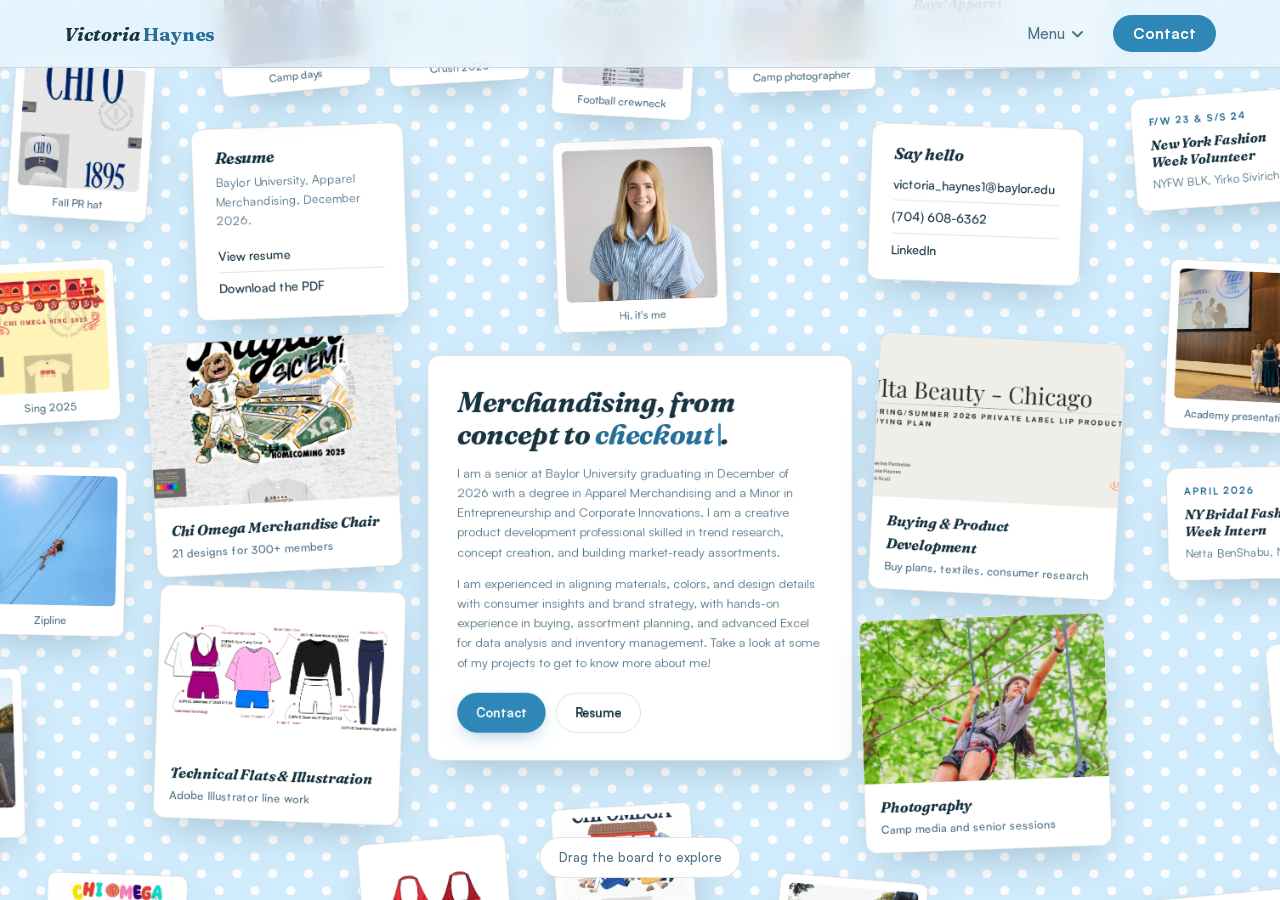
==== commit 11f75f31: "Update to her 2026 resume New PDF and page preview, and the resume page rewritten to match it:  - Ad" ====
--- a/board/index.html
+++ b/board/index.html
@@ -66,7 +66,7 @@
 
     <a class="cv-card cv-project" style="left:445px; top:770px; --tilt:-3deg" href="merchandise.html" data-href="merchandise.html">
       <img src="assets/merch/f01-homecoming-crewneck.jpg" alt="Chi Omega Merchandise Chair" loading="lazy" style="object-fit:cover;">
-      <span class="cv-project-label">Chi Omega Merchandise Chair <em>21 designs for 400+ members</em></span>
+      <span class="cv-project-label">Chi Omega Merchandise Chair <em>21 designs for 300+ members</em></span>
     </a>
 
     <a class="cv-card cv-project" style="left:1295px; top:770px; --tilt:3deg" href="buying.html" data-href="buying.html">
